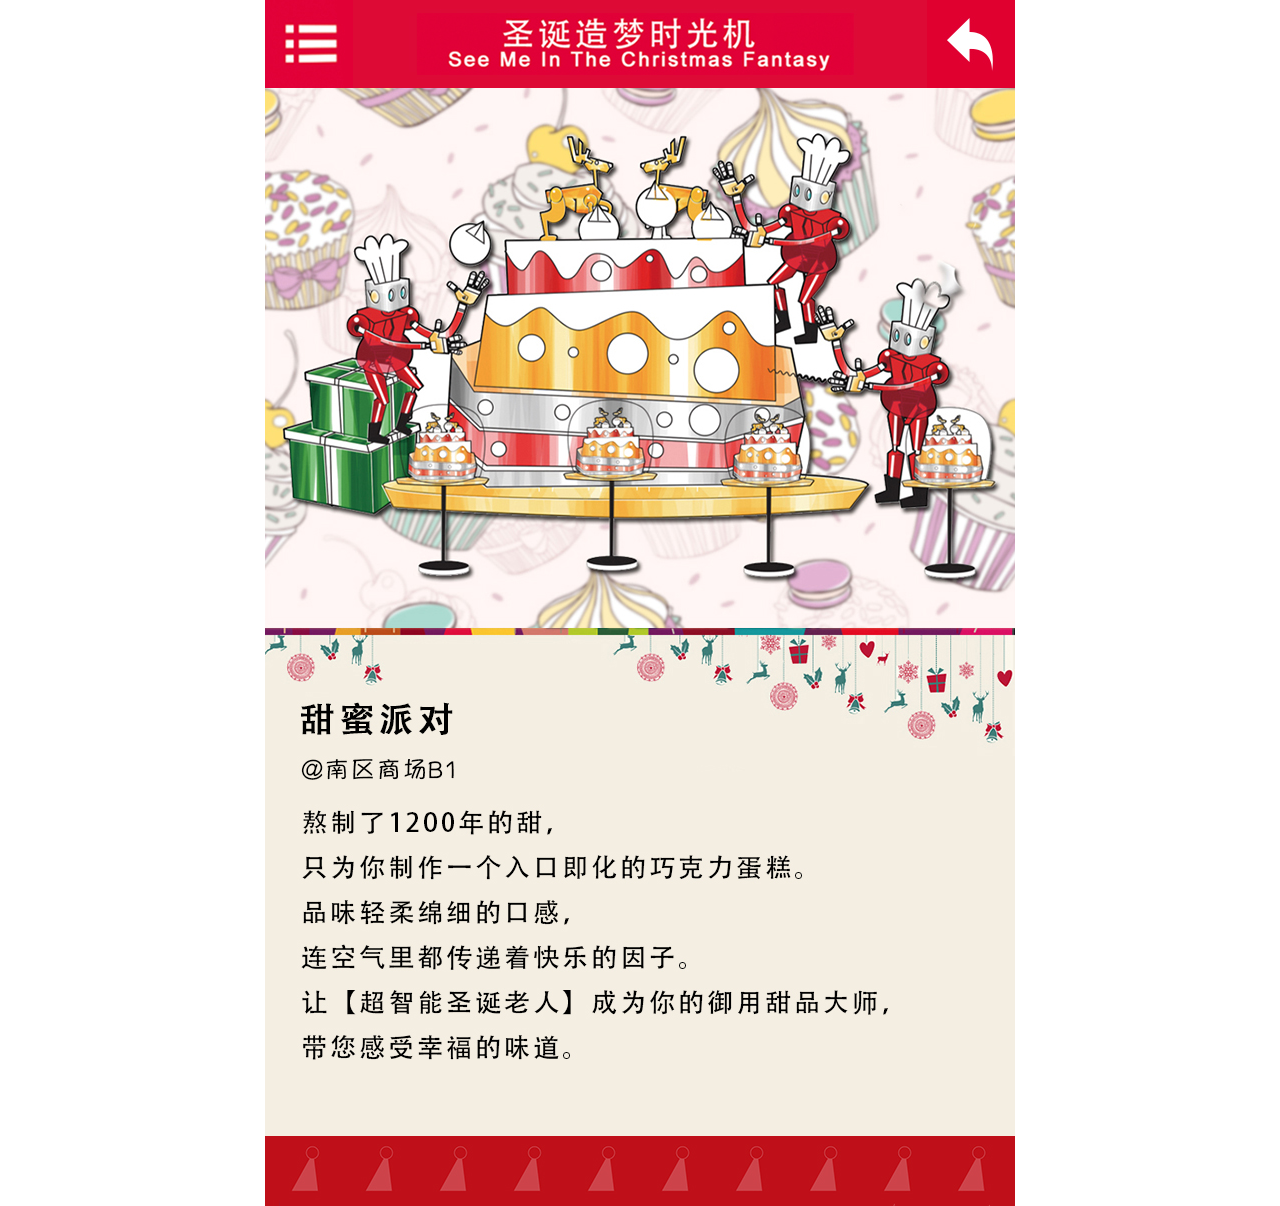
==== cake.html @ b4bddc1a "test" ====
<!DOCTYPE html>
<html lang="zh">
<head>
    <meta charset="utf-8">
    <meta http-equiv="X-UA-Compatible" content="IE=edge">
    <meta name="viewport" content="width=750, user-scalable=no, target-densitydpi=device-dpi">
    <!-- The above 3 meta tags *must* come first in the head; any other head content must come *after* these tags -->
    <title>嘉里中心</title>
    <script src="http://libs.baidu.com/jquery/1.10.2/jquery.min.js">
    </script>
    <!-- Include all compiled plugins (below), or include individual files as needed -->
    <script src="js/swiper.min.js"></script>
    <script src="js/bootstrap.min.js"></script>
    <!-- Bootstrap -->
    <link href="css/bootstrap.min.css" rel="stylesheet">

    <link href="css/swiper.min.css" rel="stylesheet">
    <link href="css/style.css" rel="stylesheet">


</head>
<body>
<div class="container-fluid">

    <header class="text-center"><a href="menu.html"><img src="img/headleft.jpg"></a><img src="img/headcenter.jpg"><a
            href="javascript:history.go(-1);"><img src="img/headright.jpg"></a>
    </header>

    <div class="text-center"><img src="img/cake1.jpg" class="img-responsive"></div>
    <div class="text-center"><img src="img/cake2.jpg" class="img-responsive"></div>


    <footer class="text-center"><img src="img/footer.jpg"></footer>
</div>
</body>
</html>
---- css/style.css ----
@charset "utf-8";
/* CSS Document */
.swiper-container {
    width: 750px;
    height: 470px;
    margin: 0px auto;
}

.swiper-slide {
    text-align: center;
    font-size: 18px;
    background: #fff;

    /* Center slide text vertically */
    display: -webkit-box;
    display: -ms-flexbox;
    display: -webkit-flex;
    display: flex;
    -webkit-box-pack: center;
    -ms-flex-pack: center;
    -webkit-justify-content: center;
    justify-content: center;
    -webkit-box-align: center;
    -ms-flex-align: center;
    -webkit-align-items: center;
    align-items: center;
}

.sosbg {
    position: relative;
}

.sosbgimg {
    position: absolute;
    top: 0px;
    left: 0px;
}

.sostext {
    position: absolute;
    top: 10px;
    left: 0px;
}

.soslogo {
    position: absolute;
    bottom: 300px;
    right: 70px;
}

.btnbegin {
    position: absolute;
    bottom: 88px;
    left: 180px
}

.userinfo {
    height: 360px;
    text-align: center;
}

.txt {
    height: 50px;
    width: 400px;
    border-radius: 50px;
    display: block;
    margin: 50px auto;
    font-size: 24px;
    font-family: "方正兰亭纤黑 GBK";
    border: 1px #999 solid
}
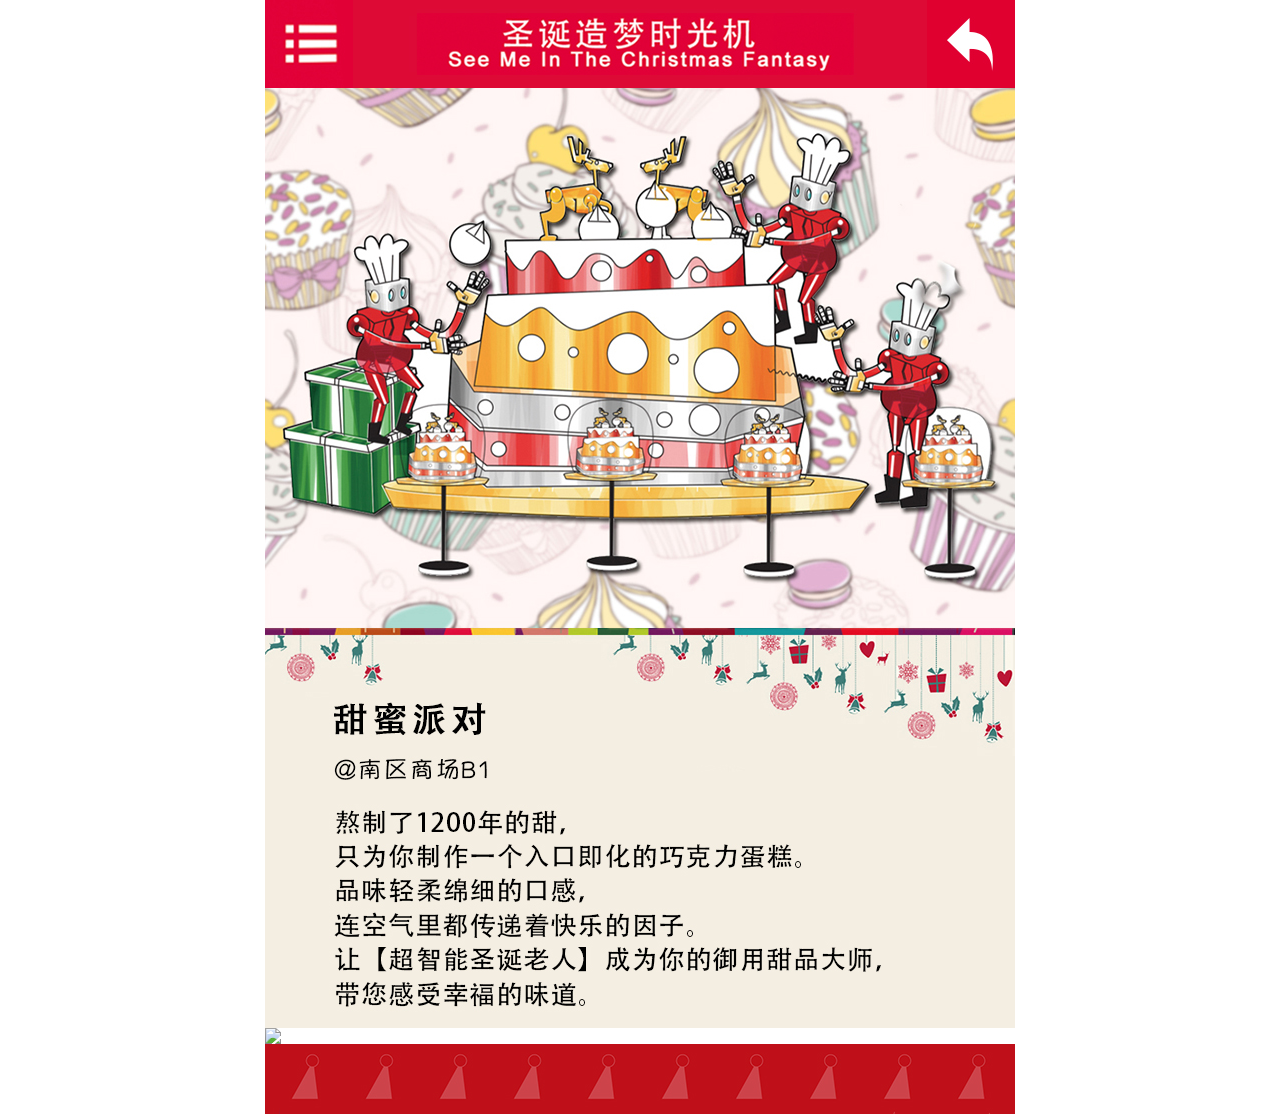
==== commit 67cfd7f2: "test" ====
--- a/cake.html
+++ b/cake.html
@@ -5,7 +5,7 @@
     <meta http-equiv="X-UA-Compatible" content="IE=edge">
     <meta name="viewport" content="width=750, user-scalable=no, target-densitydpi=device-dpi">
     <!-- The above 3 meta tags *must* come first in the head; any other head content must come *after* these tags -->
-    <title>嘉里中心</title>
+    <title>静安嘉里中心</title>
     <script src="http://libs.baidu.com/jquery/1.10.2/jquery.min.js">
     </script>
     <!-- Include all compiled plugins (below), or include individual files as needed -->
@@ -28,6 +28,7 @@
 
     <div class="text-center"><img src="img/cake1.jpg" class="img-responsive"></div>
     <div class="text-center"><img src="img/cake2.jpg" class="img-responsive"></div>
+    <div class="text-center"><a href="sos.html"> <img src="img/begin2.jpg.jpg" class="img-responsive"></a></div>
 
 
     <footer class="text-center"><img src="img/footer.jpg"></footer>
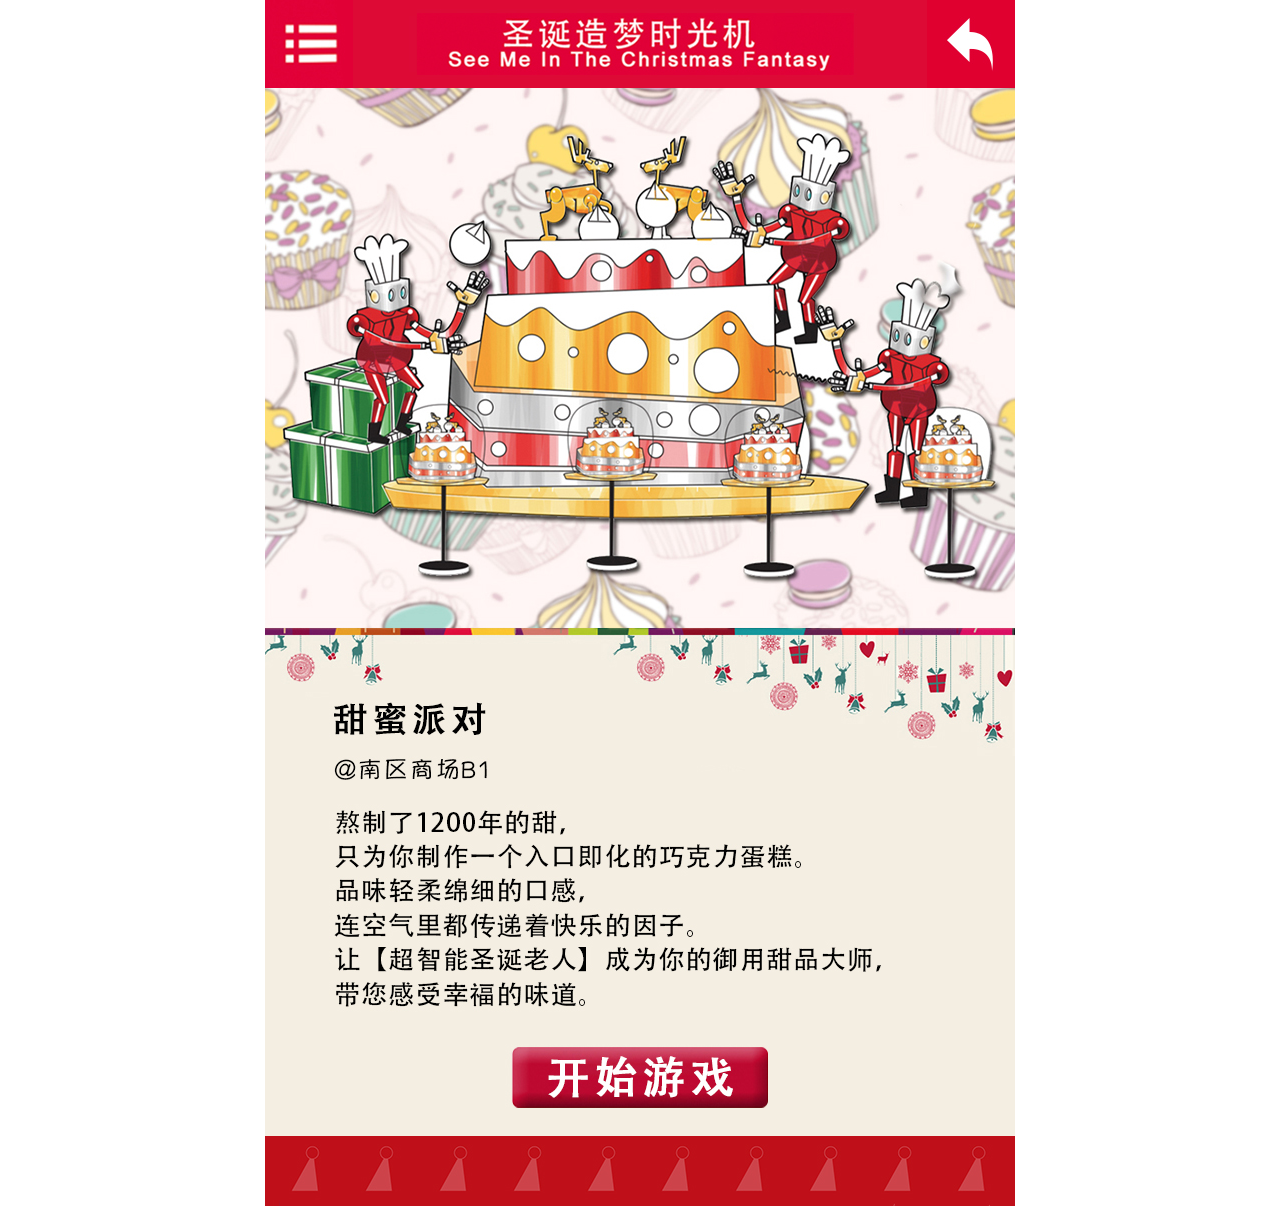
==== commit b0cb0610: "test" ====
--- a/cake.html
+++ b/cake.html
@@ -28,7 +28,7 @@
 
     <div class="text-center"><img src="img/cake1.jpg" class="img-responsive"></div>
     <div class="text-center"><img src="img/cake2.jpg" class="img-responsive"></div>
-    <div class="text-center"><a href="sos.html"> <img src="img/begin2.jpg.jpg" class="img-responsive"></a></div>
+    <div class="text-center"><a href="sos.html"> <img src="img/begin2.jpg" class="img-responsive"></a></div>
 
 
     <footer class="text-center"><img src="img/footer.jpg"></footer>
--- a/css/style.css
+++ b/css/style.css
@@ -2,7 +2,7 @@
 /* CSS Document */
 .swiper-container {
     width: 750px;
-    height: 470px;
+    height: 560px;
     margin: 0px auto;
 }
 
